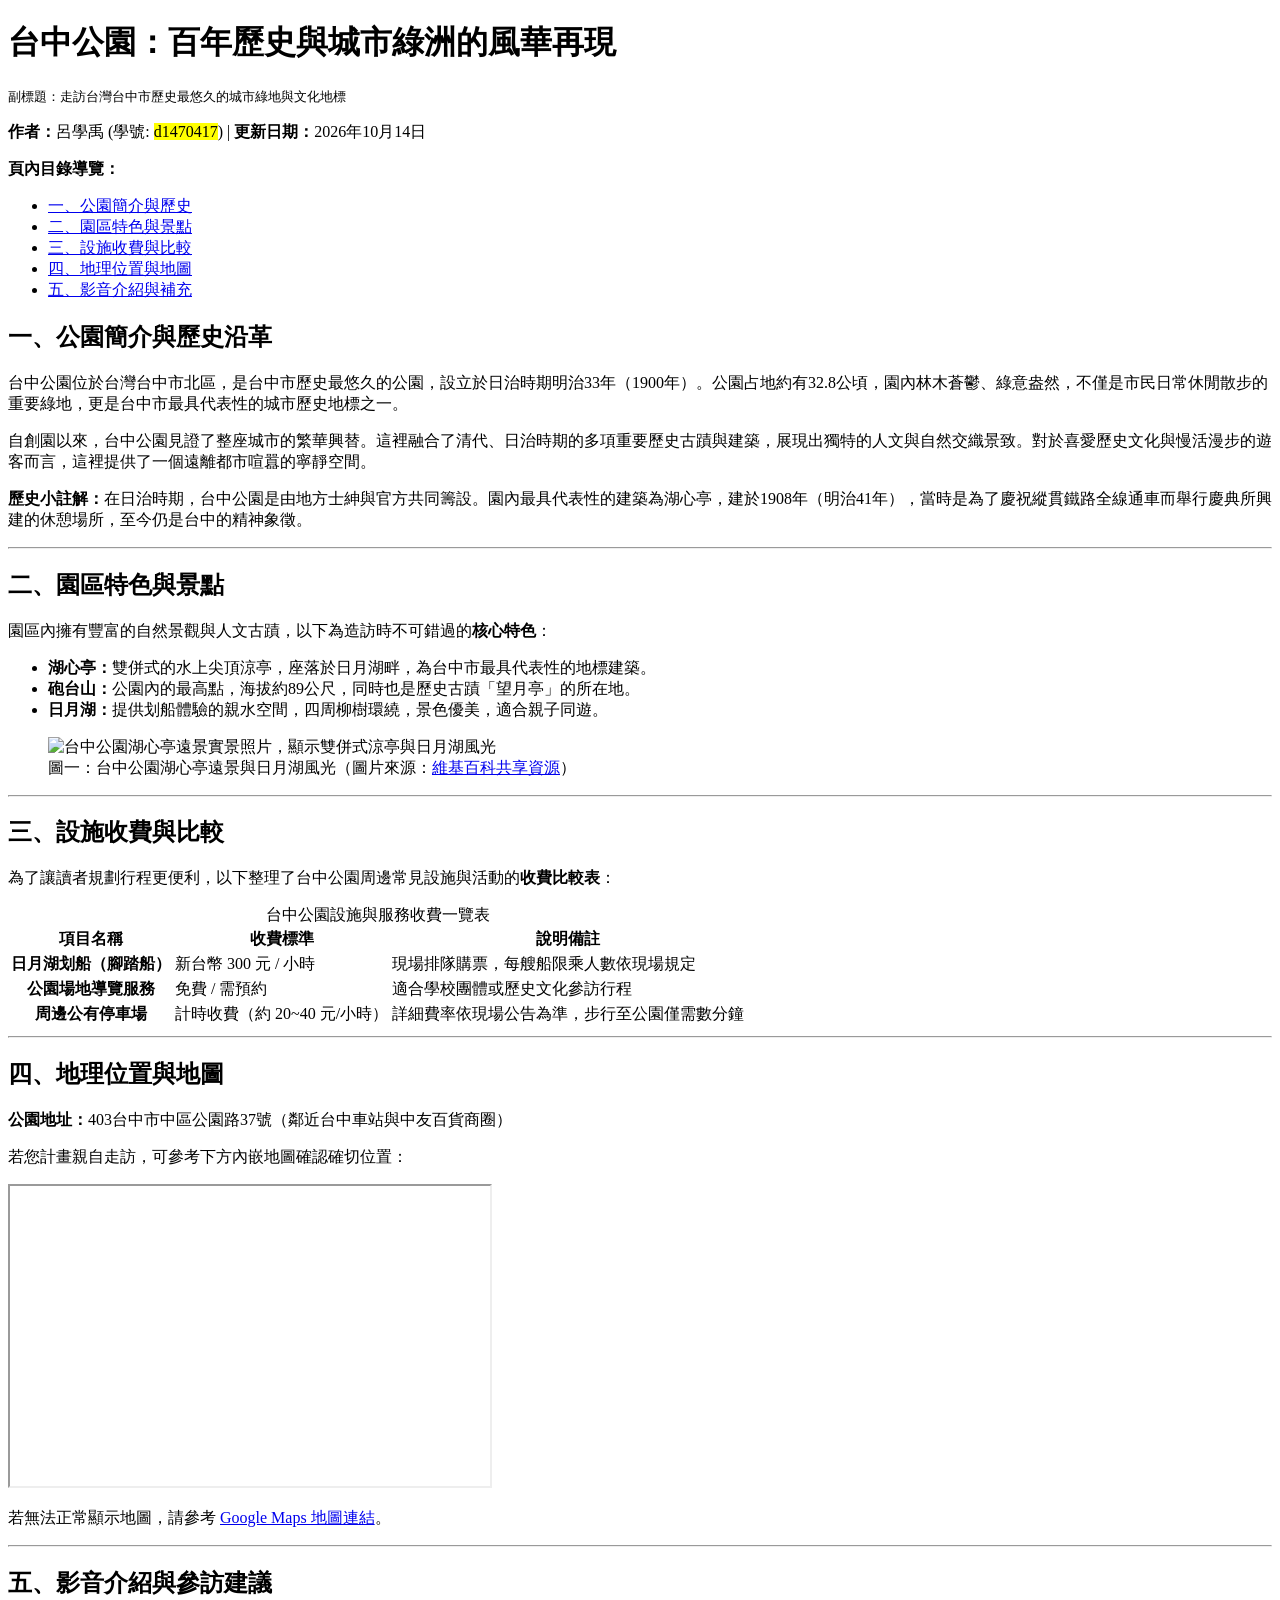
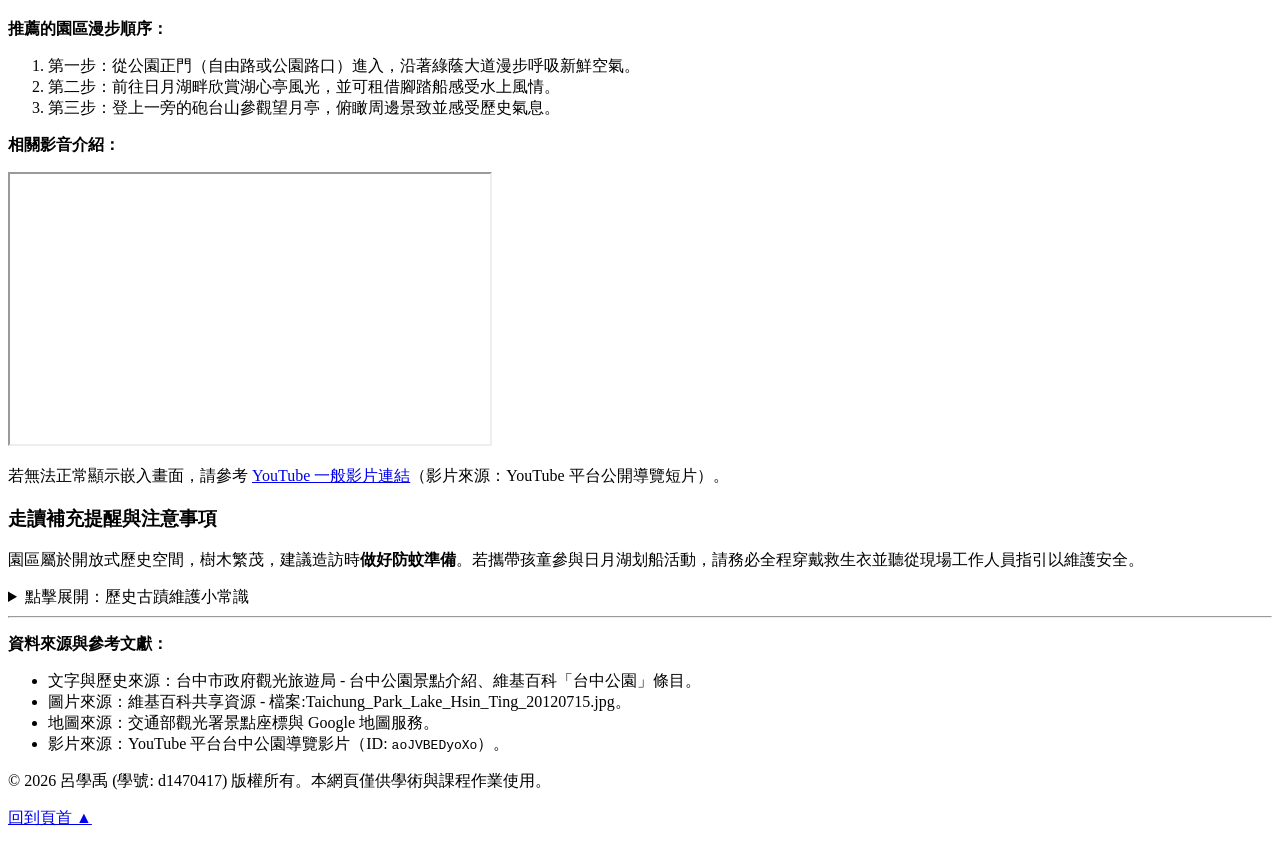
==== index.html @ 6cac3df8 "Add files via upload" ====
<!DOCTYPE html>
<html lang="zh-Hant">
<head>
    <!-- 設定網頁編碼為 UTF-8，確保中文字體顯示正確 -->
    <meta charset="UTF-8">
    <!-- 設定響應式視窗大小與初始縮放比例 -->
    <meta name="viewport" content="width=device-width, initial-scale=1.0">
    <!-- 網頁內容簡介說明 -->
    <meta name="description" content="台中公園歷史、特色、景點導覽與參訪資訊的一頁式網頁外部 CSS 樣式表與相對路徑報導作業">
    <!-- 作者與學號資訊 -->
    <meta name="author" content="呂學禹 (學號: d1470417)">
    <!-- 搜尋引擎檢索與分享設定 -->
    <meta name="robots" content="index, follow">
    <!-- Open Graph 社群分享資訊 -->
    <meta property="og:type" content="article">
    <meta property="og:locale" content="zh_TW">
    <meta property="og:title" content="台中公園深度報道 - 城市綠洲與百年風華 (外部CSS版)">
    <meta property="og:description" content="運用外部 CSS 樣式表與相對路徑，深入探索台中公園歷史沿革、湖心亭景點特色與參訪指南。">
    <meta property="og:image" content="https://upload.wikimedia.org/wikipedia/commons/1/15/Taichung_Park_Lake_Hsin_Ting_20120715.jpg">
    <meta property="og:image:alt" content="台中公園湖心亭實景照片">
    <!-- 瀏覽器分頁標題 -->
    <title>台中公園深度報道 - 城市綠洲與百年風華</title>

    <!-- 
        HW07 重點：使用相對路徑載入外部 CSS 樣式表
        路徑說明：從本 HTML 檔案所在位置出發，進入同層的 css 子資料夾，讀取 hw07.css。
    -->
    <link rel="stylesheet" href="css/hw07.css">
</head>
<body id="top">

    <!-- 1. header 元素：頁首區塊，包含報導標題、副標、作者與日期 -->
    <header>
        <h1>台中公園：百年歷史與城市綠洲的風華再現</h1>
        <p><small>副標題：走訪台灣台中市歷史最悠久的城市綠地與文化地標</small></p>
        
        <!-- 將原本的行內樣式改為 class="reading-focus" -->
        <p><strong>作者：</strong>呂學禹 (學號: <mark class="reading-focus">d1470417</mark>) | <strong>更新日期：</strong><time datetime="2026-10-14">2026年10月14日</time></p>
        
        <!-- 2. nav 元素：報導目錄 -->
        <nav>
            <p><strong>頁內目錄導覽：</strong></p>
            <ul>
                <li><a href="#intro">一、公園簡介與歷史</a></li>
                <li><a href="#features">二、園區特色與景點</a></li>
                <li><a href="#table-section">三、設施收費與比較</a></li>
                <li><a href="#map-section">四、地理位置與地圖</a></li>
                <li><a href="#media-section">五、影音介紹與補充</a></li>
            </ul>
        </nav>
    </header>

    <!-- 3. main 元素：整頁主要內容 -->
    <main>
        <!-- 4. article 元素：報導文章 -->
        <article>
            
            <!-- 第一章節：公園簡介與歷史沿革 -->
            <section id="intro">
                <h2>一、公園簡介與歷史沿革</h2>
                <p>台中公園位於台灣台中市北區，是台中市歷史最悠久的公園，設立於日治時期明治33年（1900年）。公園占地約有32.8公頃，園內林木蒼鬱、綠意盎然，不僅是市民日常休閒散步的重要綠地，更是台中市最具代表性的城市歷史地標之一。</p>
                <p>自創園以來，台中公園見證了整座城市的繁華興替。這裡融合了清代、日治時期的多項重要歷史古蹟與建築，展現出獨特的人文與自然交織景致。對於喜愛歷史文化與慢活漫步的遊客而言，這裡提供了一個遠離都市喧囂的寧靜空間。</p>
                
                <!-- 將原本的行內樣式改為 class="route-note" -->
                <p class="route-note"><strong>歷史小註解：</strong>在日治時期，台中公園是由地方士紳與官方共同籌設。園內最具代表性的建築為湖心亭，建於1908年（明治41年），當時是為了慶祝縱貫鐵路全線通車而舉行慶典所興建的休憩場所，至今仍是台中的精神象徵。</p>
            </section>

            <hr>

            <!-- 第二章節：園區特色與景點 -->
            <section id="features">
                <h2>二、園區特色與景點</h2>
                <p>園區內擁有豐富的自然景觀與人文古蹟，以下為造訪時不可錯過的<strong>核心特色</strong>：</p>
                
                <ul>
                    <li><strong>湖心亭：</strong>雙併式的水上尖頂涼亭，座落於日月湖畔，為台中市最具代表性的地標建築。</li>
                    <li><strong>砲台山：</strong>公園內的最高點，海拔約89公尺，同時也是歷史古蹟「望月亭」的所在地。</li>
                    <li><strong>日月湖：</strong>提供划船體驗的親水空間，四周柳樹環繞，景色優美，適合親子同遊。</li>
                </ul>

                <figure>
                    <img src="https://upload.wikimedia.org/wikipedia/commons/1/15/Taichung_Park_Lake_Hsin_Ting_20120715.jpg" alt="台中公園湖心亭遠景實景照片，顯示雙併式涼亭與日月湖風光" width="480">
                    <figcaption>圖一：台中公園湖心亭遠景與日月湖風光（圖片來源：<a href="https://zh.wikipedia.org/wiki/File:Taichung_Park_Lake_Hsin_Ting_20120715.jpg" target="_blank">維基百科共享資源</a>）</figcaption>
                </figure>
            </section>

            <hr>

            <!-- 第三章節：設施收費與比較 -->
            <section id="table-section">
                <h2>三、設施收費與比較</h2>
                <p>為了讓讀者規劃行程更便利，以下整理了台中公園周邊常見設施與活動的<strong>收費比較表</strong>：</p>
                
                <table>
                    <caption>台中公園設施與服務收費一覽表</caption>
                    <thead>
                        <tr>
                            <th scope="col">項目名稱</th>
                            <th scope="col">收費標準</th>
                            <th scope="col">說明備註</th>
                        </tr>
                    </thead>
                    <tbody>
                        <tr>
                            <th scope="row">日月湖划船（腳踏船）</th>
                            <td>新台幣 300 元 / 小時</td>
                            <td>現場排隊購票，每艘船限乘人數依現場規定</td>
                        </tr>
                        <tr>
                            <th scope="row">公園場地導覽服務</th>
                            <td>免費 / 需預約</td>
                            <td>適合學校團體或歷史文化參訪行程</td>
                        </tr>
                        <tr>
                            <th scope="row">周邊公有停車場</th>
                            <td>計時收費（約 20~40 元/小時）</td>
                            <td>詳細費率依現場公告為準，步行至公園僅需數分鐘</td>
                        </tr>
                    </tbody>
                </table>
            </section>

            <hr>

            <!-- 第四章節：地理位置與地圖 -->
            <section id="map-section">
                <h2>四、地理位置與地圖</h2>
                <p><strong>公園地址：</strong>403台中市中區公園路37號（鄰近台中車站與中友百貨商圈）</p>
                <p>若您計畫親自走訪，可參考下方內嵌地圖確認確切位置：</p>
                
                <iframe 
                    width="480" 
                    height="300" 
                    src="https://maps.google.com/maps?q=24.144818,120.68447&amp;z=16&amp;output=embed" 
                    title="台中公園地理位置地圖" 
                    loading="lazy" 
                    referrerpolicy="no-referrer-when-downgrade">
                </iframe>
                <p>若無法正常顯示地圖，請參考 <a href="https://maps.google.com/?q=24.144818,120.68447" target="_blank">Google Maps 地圖連結</a>。</p>
            </section>

            <hr>

            <!-- 第五章節：影音介紹與補充 -->
            <section id="media-section">
                <h2>五、影音介紹與參訪建議</h2>
                
                <p><strong>推薦的園區漫步順序：</strong></p>
                <ol>
                    <li>第一步：從公園正門（自由路或公園路口）進入，沿著綠蔭大道漫步呼吸新鮮空氣。</li>
                    <li>第二步：前往日月湖畔欣賞湖心亭風光，並可租借腳踏船感受水上風情。</li>
                    <li>第三步：登上一旁的砲台山參觀望月亭，俯瞰周邊景致並感受歷史氣息。</li>
                </ol>

                <p><strong>相關影音介紹：</strong></p>
                <iframe width="480" height="270" src="https://www.youtube.com/embed/aoJVBEDyoXo" title="台中公園介紹影片" allow="accelerometer; autoplay; clipboard-write; encrypted-media; gyroscope; picture-in-picture" allowfullscreen loading="lazy"></iframe>
                
                <!-- 將原本的行內樣式改為 class="media-link-text" 與 class="video-link-highlight" -->
                <p class="media-link-text">若無法正常顯示嵌入畫面，請參考 <a href="https://www.youtube.com/watch?v=aoJVBEDyoXo" target="_blank" class="video-link-highlight">YouTube 一般影片連結</a>（影片來源：YouTube 平台公開導覽短片）。</p>
            </section>

            <!-- 5. aside 補充區塊 -->
            <aside id="supplementary-note">
                <h3>走讀補充提醒與注意事項</h3>
                <p>園區屬於開放式歷史空間，樹木繁茂，建議造訪時<strong>做好防蚊準備</strong>。若攜帶孩童參與日月湖划船活動，請務必全程穿戴救生衣並聽從現場工作人員指引以維護安全。</p>
                
                <details>
                    <summary>點擊展開：歷史古蹟維護小常識</summary>
                    <p>湖心亭與望月亭為珍貴的市定古蹟與歷史建築，參訪拍照時請愛護公物，切勿攀爬或在古蹟本體上塗鴉，共同維護百年文化資產。</p>
                </details>
            </aside>

        </article>
    </main>

    <hr>

    <!-- 8. footer 元素 -->
    <footer>
        <p id="references"><strong>資料來源與參考文獻：</strong></p>
        <ul>
            <li>文字與歷史來源：台中市政府觀光旅遊局 - 台中公園景點介紹、維基百科「台中公園」條目。</li>
            <li>圖片來源：維基百科共享資源 - 檔案:Taichung_Park_Lake_Hsin_Ting_20120715.jpg。</li>
            <li>地圖來源：交通部觀光署景點座標與 Google 地圖服務。</li>
            <li>影片來源：YouTube 平台台中公園導覽影片（ID: <code>aoJVBEDyoXo</code>）。</li>
        </ul>
        
        <!-- 將原本的行內樣式改為 class="report-disclaimer" -->
        <p class="report-disclaimer">© 2026 呂學禹 (學號: d1470417) 版權所有。本網頁僅供學術與課程作業使用。</p>
        
        <p><a href="#top">回到頁首 ▲</a></p>
    </footer>

</body>
</html>
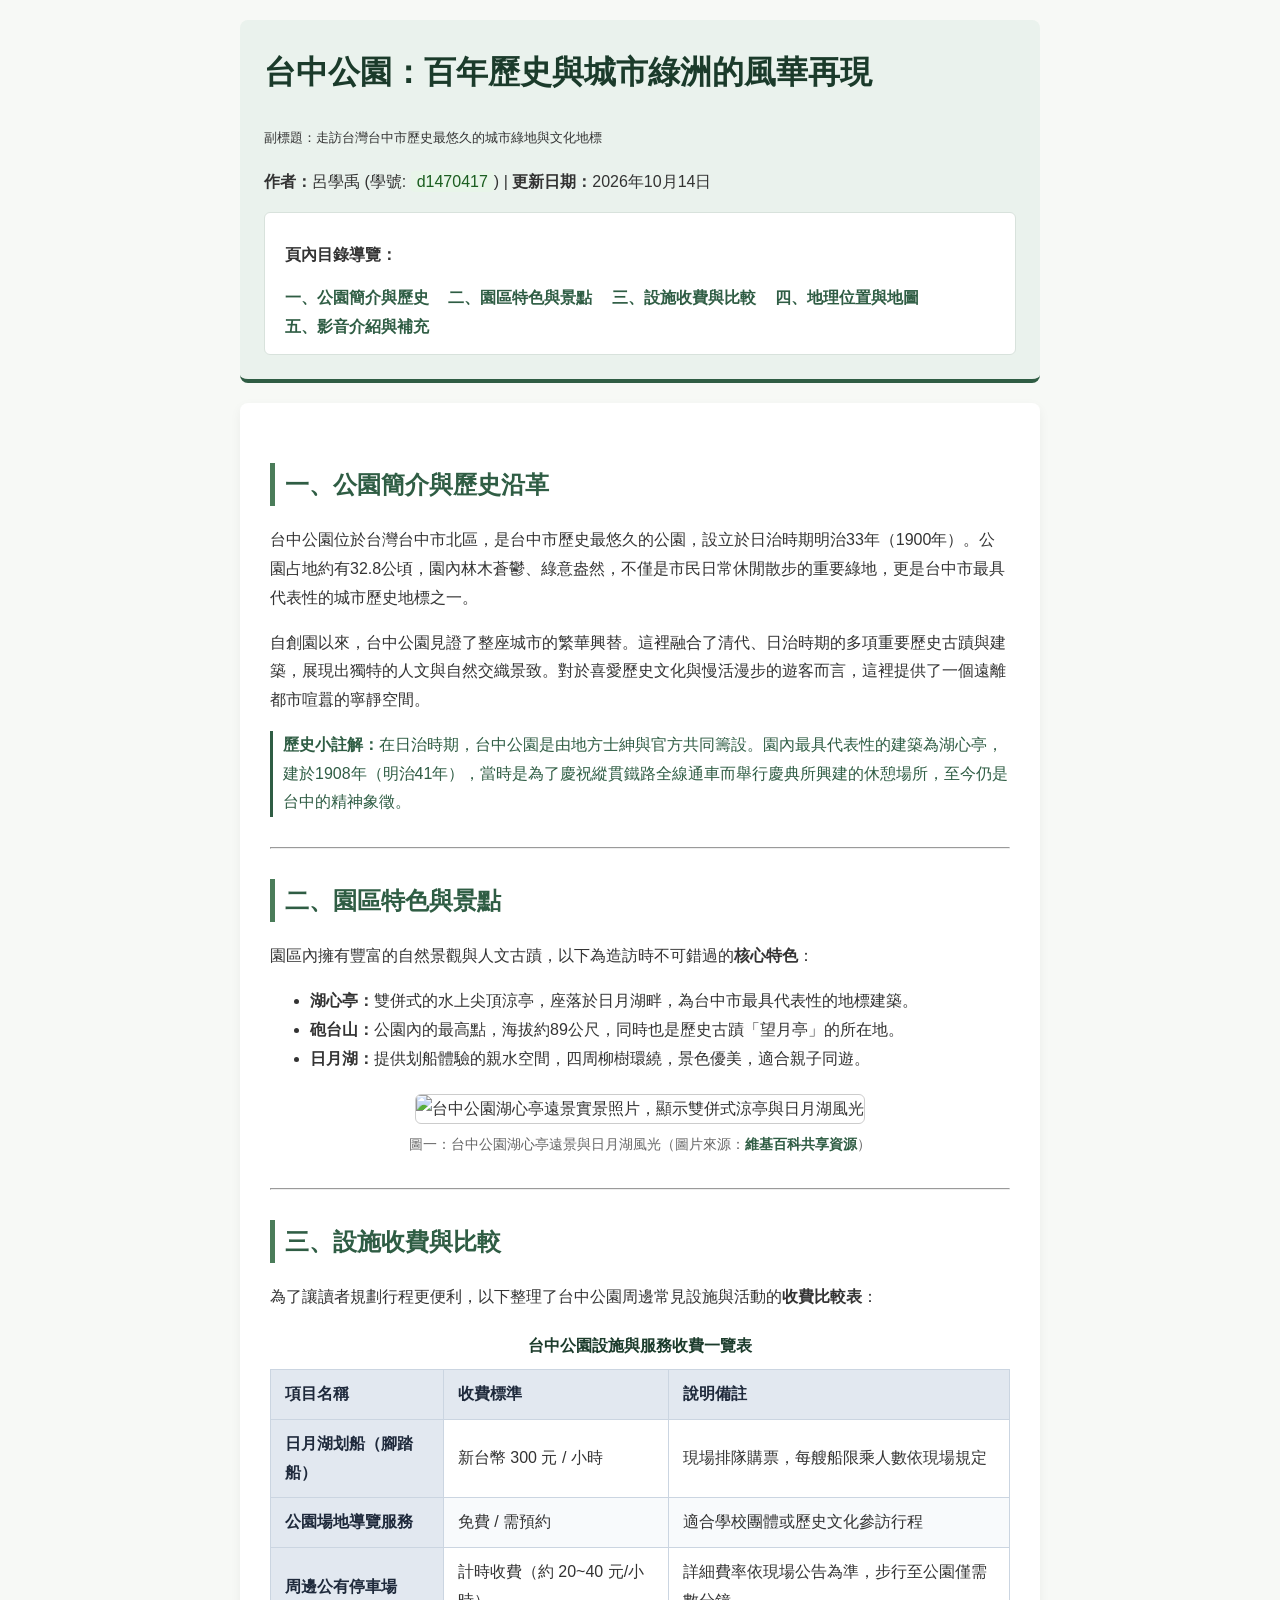
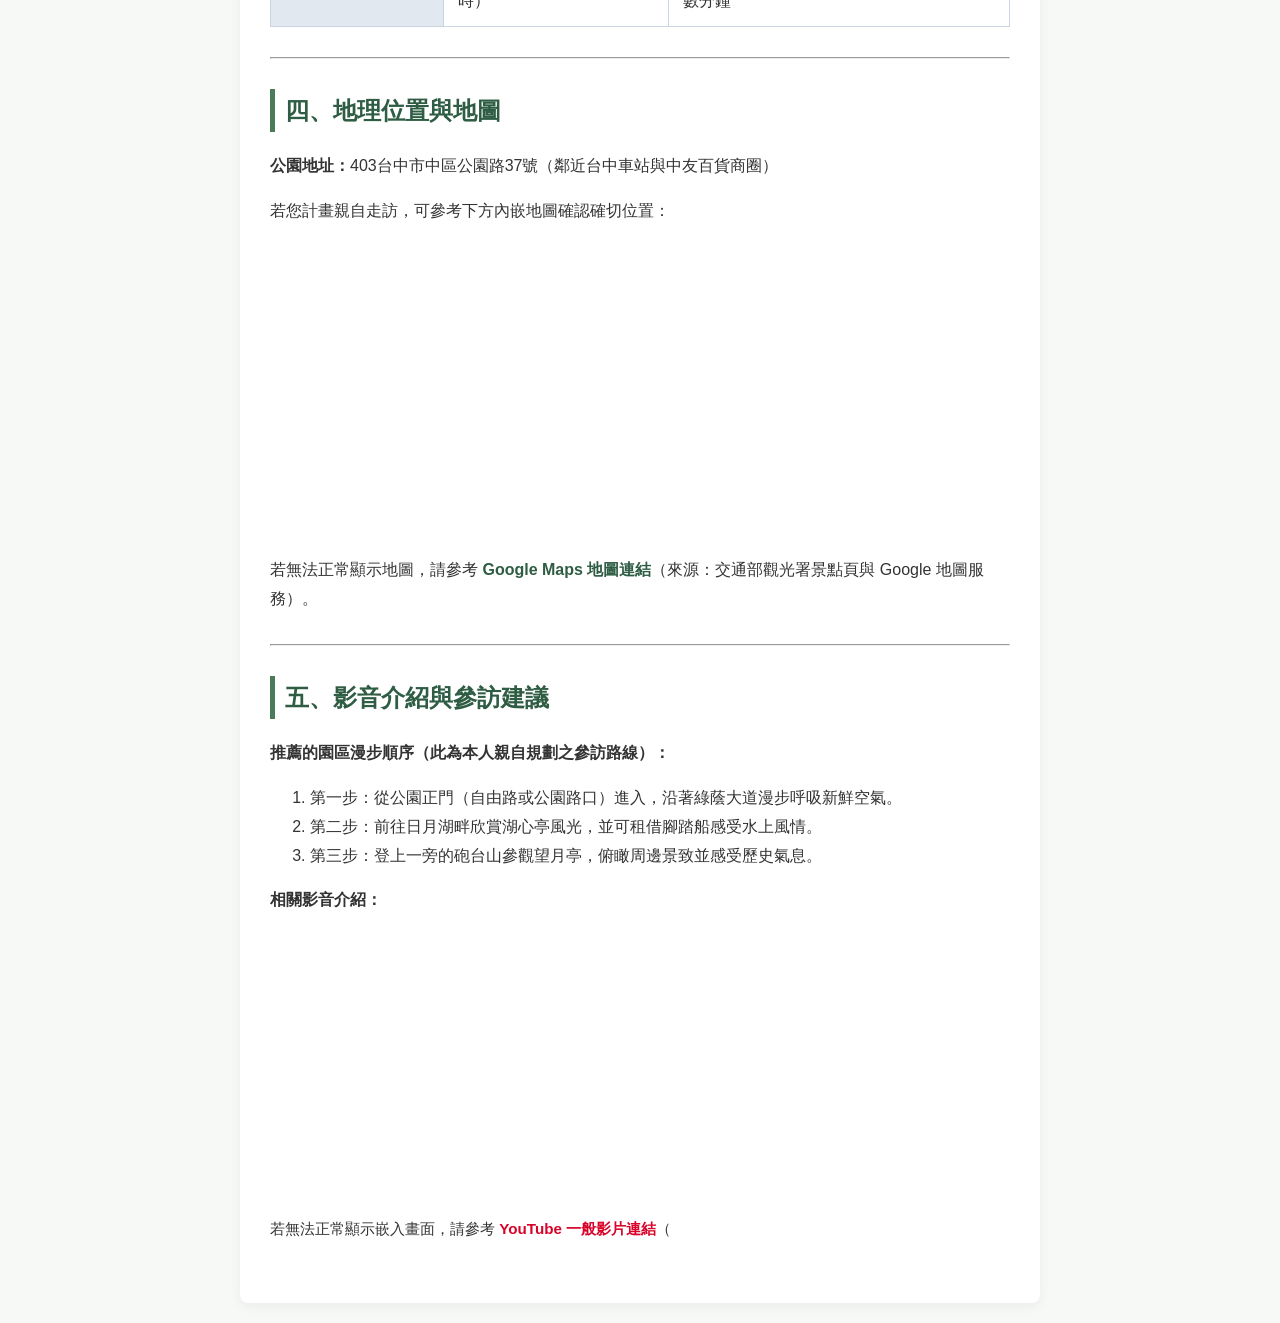
==== commit eabac563: "Enhance index.html with CSS styling and structure Updated HTML structure and applied CSS styles for " ====
--- a/index.html
+++ b/index.html
@@ -6,26 +6,192 @@
     <!-- 設定響應式視窗大小與初始縮放比例 -->
     <meta name="viewport" content="width=device-width, initial-scale=1.0">
     <!-- 網頁內容簡介說明 -->
-    <meta name="description" content="台中公園歷史、特色、景點導覽與參訪資訊的一頁式網頁外部 CSS 樣式表與相對路徑報導作業">
+    <meta name="description" content="台中公園歷史、特色、景點導覽與參訪資訊的一頁式網頁 CSS 美化報導作業">
     <!-- 作者與學號資訊 -->
     <meta name="author" content="呂學禹 (學號: d1470417)">
     <!-- 搜尋引擎檢索與分享設定 -->
     <meta name="robots" content="index, follow">
-    <!-- Open Graph 社群分享資訊 -->
+    <!-- Open Graph 社群分享資訊 (正式上線前 og:url 需指向真實網址) -->
     <meta property="og:type" content="article">
     <meta property="og:locale" content="zh_TW">
-    <meta property="og:title" content="台中公園深度報道 - 城市綠洲與百年風華 (外部CSS版)">
-    <meta property="og:description" content="運用外部 CSS 樣式表與相對路徑，深入探索台中公園歷史沿革、湖心亭景點特色與參訪指南。">
+    <meta property="og:title" content="台中公園深度報道 - 城市綠洲與百年風華 (HW06美化版)">
+    <meta property="og:description" content="運用 CSS 樣式美化，深入探索台中公園歷史沿革、湖心亭景點特色與參訪指南。">
     <meta property="og:image" content="https://upload.wikimedia.org/wikipedia/commons/1/15/Taichung_Park_Lake_Hsin_Ting_20120715.jpg">
     <meta property="og:image:alt" content="台中公園湖心亭實景照片">
     <!-- 瀏覽器分頁標題 -->
     <title>台中公園深度報道 - 城市綠洲與百年風華</title>
 
-    <!-- 
-        HW07 重點：使用相對路徑載入外部 CSS 樣式表
-        路徑說明：從本 HTML 檔案所在位置出發，進入同層的 css 子資料夾，讀取 hw07.css。
-    -->
-    <link rel="stylesheet" href="css/hw07.css">
+    <!-- 方法二：在 head 中集中撰寫共用樣式 (style 元素) -->
+    <style>
+        /* 元素選擇器：設定整頁的通用字型、行高、文字顏色與背景色 */
+        body {
+            font-family: "Microsoft JhengHei", "Heiti TC", sans-serif;
+            line-height: 1.8;
+            color: #333333;
+            background-color: #f7f9f6;
+            max-width: 800px;
+            margin: 0 auto;
+            padding: 20px;
+        }
+
+        /* 元素選擇器：頁首樣式，帶有綠意主體色與底部邊框 */
+        header {
+            background-color: #eaf2ed;
+            padding: 24px;
+            border-radius: 8px;
+            border-bottom: 4px solid #2f5d44;
+            margin-bottom: 20px;
+        }
+
+        h1 {
+            color: #1b3b2b;
+            margin-top: 0;
+            font-size: 2em;
+        }
+
+        h2 {
+            color: #2f5d44;
+            border-left: 5px solid #4a7c59;
+            padding-left: 10px;
+            margin-top: 30px;
+        }
+
+        h3 {
+            color: #3a5a40;
+        }
+
+        /* 元素選擇器：導覽列樣式，運用盒子模型與圓角背景 */
+        nav {
+            background-color: #ffffff;
+            padding: 12px 20px;
+            border-radius: 6px;
+            border: 1px solid #d8e2dc;
+            margin-top: 15px;
+        }
+
+        nav ul {
+            list-style-type: none;
+            padding-left: 0;
+            margin: 0;
+        }
+
+        nav li {
+            display: inline-block;
+            margin-right: 15px;
+        }
+
+        /* 導覽與超連結互動效果：滑鼠移入與鍵盤焦點提示 */
+        a {
+            color: #2f5d44;
+            text-decoration: none;
+            font-weight: bold;
+        }
+
+        a:hover, a:focus-visible {
+            color: #d90429;
+            text-decoration: underline;
+        }
+
+        /* 元素選擇器：主要內容區塊樣式 */
+        main {
+            background-color: #ffffff;
+            padding: 30px;
+            border-radius: 8px;
+            box-shadow: 0 4px 12px rgba(0, 0, 0, 0.05);
+        }
+
+        /* 區段與段落留白設定 */
+        section {
+            margin-bottom: 30px;
+        }
+
+        p {
+            margin-bottom: 15px;
+        }
+
+        /* 圖片與媒體響應式樣式設定：保持比例不變形 */
+        figure {
+            text-align: center;
+            margin: 20px 0;
+        }
+
+        img {
+            max-width: 100%;
+            height: auto;
+            border-radius: 6px;
+            border: 1px solid #ccc;
+        }
+
+        figcaption {
+            font-size: 0.9em;
+            color: #666666;
+            margin-top: 8px;
+        }
+
+        /* 表格 CSS 樣式：取代舊式 border="1"，設定邊框合併與內距 */
+        table {
+            width: 100%;
+            border-collapse: collapse;
+            margin: 20px 0;
+        }
+
+        caption {
+            font-weight: bold;
+            margin-bottom: 8px;
+            color: #1b3b2b;
+        }
+
+        th, td {
+            border: 1px solid #cbd5e1;
+            padding: 10px 14px;
+            text-align: left;
+        }
+
+        th {
+            background-color: #e2e8f0;
+            color: #1e293b;
+        }
+
+        tr:nth-child(even) {
+            background-color: #f8fafc;
+        }
+
+        /* 嵌入地圖與影片的外觀與比例調整 */
+        iframe {
+            max-width: 100%;
+            border: 0;
+            border-radius: 6px;
+            display: block;
+            margin: 10px auto;
+        }
+
+        /* ID 選擇器：補充區塊 (aside) 的專屬外觀設計 */
+        #supplementary-note {
+            background-color: #fff3cd;
+            border: 1px solid #ffeeba;
+            border-radius: 6px;
+            padding: 20px;
+            margin-top: 30px;
+        }
+
+        /* 元素選擇器：頁尾區塊設計 */
+        footer {
+            text-align: center;
+            margin-top: 30px;
+            padding: 20px;
+            font-size: 0.9em;
+            color: #6c757d;
+            border-top: 1px solid #dee2e6;
+        }
+
+        /* 窄視窗響應式微調 */
+        @media (max-width: 600px) {
+            body { padding: 10px; }
+            main { padding: 15px; }
+            h1 { font-size: 1.5em; }
+            nav li { display: block; margin-bottom: 8px; }
+        }
+    </style>
 </head>
 <body id="top">
 
@@ -34,10 +200,10 @@
         <h1>台中公園：百年歷史與城市綠洲的風華再現</h1>
         <p><small>副標題：走訪台灣台中市歷史最悠久的城市綠地與文化地標</small></p>
         
-        <!-- 將原本的行內樣式改為 class="reading-focus" -->
-        <p><strong>作者：</strong>呂學禹 (學號: <mark class="reading-focus">d1470417</mark>) | <strong>更新日期：</strong><time datetime="2026-10-14">2026年10月14日</time></p>
+        <!-- 方法一 (第一處行內樣式)：為學號 mark 標籤設定獨立的背景與文字色 -->
+        <p><strong>作者：</strong>呂學禹 (學號: <mark style="background-color: #e8f5e9; color: #1b5e20; padding: 2px 6px; border-radius: 4px;">d1470417</mark>) | <strong>更新日期：</strong><time datetime="2026-10-14">2026年10月14日</time></p>
         
-        <!-- 2. nav 元素：報導目錄 -->
+        <!-- 2. nav 元素：報導目錄，使用頁內連結對應各個章節的唯一 id -->
         <nav>
             <p><strong>頁內目錄導覽：</strong></p>
             <ul>
@@ -50,19 +216,21 @@
         </nav>
     </header>
 
-    <!-- 3. main 元素：整頁主要內容 -->
+    <!-- 3. main 元素：整頁主要內容，全頁僅有一個 -->
     <main>
-        <!-- 4. article 元素：報導文章 -->
+        <!-- 4. article 元素：可獨立閱讀的完整台中公園報導文章 -->
         <article>
             
             <!-- 第一章節：公園簡介與歷史沿革 -->
             <section id="intro">
                 <h2>一、公園簡介與歷史沿革</h2>
+                <!-- 第一段報導文字 -->
                 <p>台中公園位於台灣台中市北區，是台中市歷史最悠久的公園，設立於日治時期明治33年（1900年）。公園占地約有32.8公頃，園內林木蒼鬱、綠意盎然，不僅是市民日常休閒散步的重要綠地，更是台中市最具代表性的城市歷史地標之一。</p>
+                <!-- 第二段報導文字 -->
                 <p>自創園以來，台中公園見證了整座城市的繁華興替。這裡融合了清代、日治時期的多項重要歷史古蹟與建築，展現出獨特的人文與自然交織景致。對於喜愛歷史文化與慢活漫步的遊客而言，這裡提供了一個遠離都市喧囂的寧靜空間。</p>
                 
-                <!-- 將原本的行內樣式改為 class="route-note" -->
-                <p class="route-note"><strong>歷史小註解：</strong>在日治時期，台中公園是由地方士紳與官方共同籌設。園內最具代表性的建築為湖心亭，建於1908年（明治41年），當時是為了慶祝縱貫鐵路全線通車而舉行慶典所興建的休憩場所，至今仍是台中的精神象徵。</p>
+                <!-- 方法一 (第二處行內樣式)：為歷史小註解段落設定獨立的深綠色與左側邊框 -->
+                <p style="color: #2f5d44; padding-left: 10px; border-left: 3px solid #2f5d44;"><strong>歷史小註解：</strong>在日治時期，台中公園是由地方士紳與官方共同籌設。園內最具代表性的建築為湖心亭，建於1908年（明治41年），當時是為了慶祝縱貫鐵路全線通車而舉行慶典所興建的休憩場所，至今仍是台中的精神象徵。</p>
             </section>
 
             <hr>
@@ -72,12 +240,14 @@
                 <h2>二、園區特色與景點</h2>
                 <p>園區內擁有豐富的自然景觀與人文古蹟，以下為造訪時不可錯過的<strong>核心特色</strong>：</p>
                 
+                <!-- 無序清單：園區三大核心特色 -->
                 <ul>
                     <li><strong>湖心亭：</strong>雙併式的水上尖頂涼亭，座落於日月湖畔，為台中市最具代表性的地標建築。</li>
                     <li><strong>砲台山：</strong>公園內的最高點，海拔約89公尺，同時也是歷史古蹟「望月亭」的所在地。</li>
                     <li><strong>日月湖：</strong>提供划船體驗的親水空間，四周柳樹環繞，景色優美，適合親子同遊。</li>
                 </ul>
 
+                <!-- 7. figure 元素：照片與圖說的整體 -->
                 <figure>
                     <img src="https://upload.wikimedia.org/wikipedia/commons/1/15/Taichung_Park_Lake_Hsin_Ting_20120715.jpg" alt="台中公園湖心亭遠景實景照片，顯示雙併式涼亭與日月湖風光" width="480">
                     <figcaption>圖一：台中公園湖心亭遠景與日月湖風光（圖片來源：<a href="https://zh.wikipedia.org/wiki/File:Taichung_Park_Lake_Hsin_Ting_20120715.jpg" target="_blank">維基百科共享資源</a>）</figcaption>
@@ -91,6 +261,7 @@
                 <h2>三、設施收費與比較</h2>
                 <p>為了讓讀者規劃行程更便利，以下整理了台中公園周邊常見設施與活動的<strong>收費比較表</strong>：</p>
                 
+                <!-- 有框表格：已移除舊式 border="1"，改由 CSS 設定框線與表頭外觀 -->
                 <table>
                     <caption>台中公園設施與服務收費一覽表</caption>
                     <thead>
@@ -128,6 +299,7 @@
                 <p><strong>公園地址：</strong>403台中市中區公園路37號（鄰近台中車站與中友百貨商圈）</p>
                 <p>若您計畫親自走訪，可參考下方內嵌地圖確認確切位置：</p>
                 
+                <!-- Google 地圖 iframe 嵌入 -->
                 <iframe 
                     width="480" 
                     height="300" 
@@ -136,7 +308,7 @@
                     loading="lazy" 
                     referrerpolicy="no-referrer-when-downgrade">
                 </iframe>
-                <p>若無法正常顯示地圖，請參考 <a href="https://maps.google.com/?q=24.144818,120.68447" target="_blank">Google Maps 地圖連結</a>。</p>
+                <p>若無法正常顯示地圖，請參考 <a href="https://maps.google.com/?q=24.144818,120.68447" target="_blank">Google Maps 地圖連結</a>（來源：交通部觀光署景點頁與 Google 地圖服務）。</p>
             </section>
 
             <hr>
@@ -145,7 +317,8 @@
             <section id="media-section">
                 <h2>五、影音介紹與參訪建議</h2>
                 
-                <p><strong>推薦的園區漫步順序：</strong></p>
+                <!-- 有序清單：個人規劃的推薦參訪順序 -->
+                <p><strong>推薦的園區漫步順序（此為本人親自規劃之參訪路線）：</strong></p>
                 <ol>
                     <li>第一步：從公園正門（自由路或公園路口）進入，沿著綠蔭大道漫步呼吸新鮮空氣。</li>
                     <li>第二步：前往日月湖畔欣賞湖心亭風光，並可租借腳踏船感受水上風情。</li>
@@ -153,43 +326,7 @@
                 </ol>
 
                 <p><strong>相關影音介紹：</strong></p>
+                <!-- YouTube 影片 iframe 嵌入 -->
                 <iframe width="480" height="270" src="https://www.youtube.com/embed/aoJVBEDyoXo" title="台中公園介紹影片" allow="accelerometer; autoplay; clipboard-write; encrypted-media; gyroscope; picture-in-picture" allowfullscreen loading="lazy"></iframe>
                 
-                <!-- 將原本的行內樣式改為 class="media-link-text" 與 class="video-link-highlight" -->
-                <p class="media-link-text">若無法正常顯示嵌入畫面，請參考 <a href="https://www.youtube.com/watch?v=aoJVBEDyoXo" target="_blank" class="video-link-highlight">YouTube 一般影片連結</a>（影片來源：YouTube 平台公開導覽短片）。</p>
-            </section>
-
-            <!-- 5. aside 補充區塊 -->
-            <aside id="supplementary-note">
-                <h3>走讀補充提醒與注意事項</h3>
-                <p>園區屬於開放式歷史空間，樹木繁茂，建議造訪時<strong>做好防蚊準備</strong>。若攜帶孩童參與日月湖划船活動，請務必全程穿戴救生衣並聽從現場工作人員指引以維護安全。</p>
-                
-                <details>
-                    <summary>點擊展開：歷史古蹟維護小常識</summary>
-                    <p>湖心亭與望月亭為珍貴的市定古蹟與歷史建築，參訪拍照時請愛護公物，切勿攀爬或在古蹟本體上塗鴉，共同維護百年文化資產。</p>
-                </details>
-            </aside>
-
-        </article>
-    </main>
-
-    <hr>
-
-    <!-- 8. footer 元素 -->
-    <footer>
-        <p id="references"><strong>資料來源與參考文獻：</strong></p>
-        <ul>
-            <li>文字與歷史來源：台中市政府觀光旅遊局 - 台中公園景點介紹、維基百科「台中公園」條目。</li>
-            <li>圖片來源：維基百科共享資源 - 檔案:Taichung_Park_Lake_Hsin_Ting_20120715.jpg。</li>
-            <li>地圖來源：交通部觀光署景點座標與 Google 地圖服務。</li>
-            <li>影片來源：YouTube 平台台中公園導覽影片（ID: <code>aoJVBEDyoXo</code>）。</li>
-        </ul>
-        
-        <!-- 將原本的行內樣式改為 class="report-disclaimer" -->
-        <p class="report-disclaimer">© 2026 呂學禹 (學號: d1470417) 版權所有。本網頁僅供學術與課程作業使用。</p>
-        
-        <p><a href="#top">回到頁首 ▲</a></p>
-    </footer>
-
-</body>
-</html>+                <p style="font-size: 0.95em;">若無法正常顯示嵌入畫面，請參考 <a href="https://www.youtube.com/watch?v=aoJVBEDyoXo" target="_blank" style="color: #d90429;">YouTube 一般影片連結</a>（
